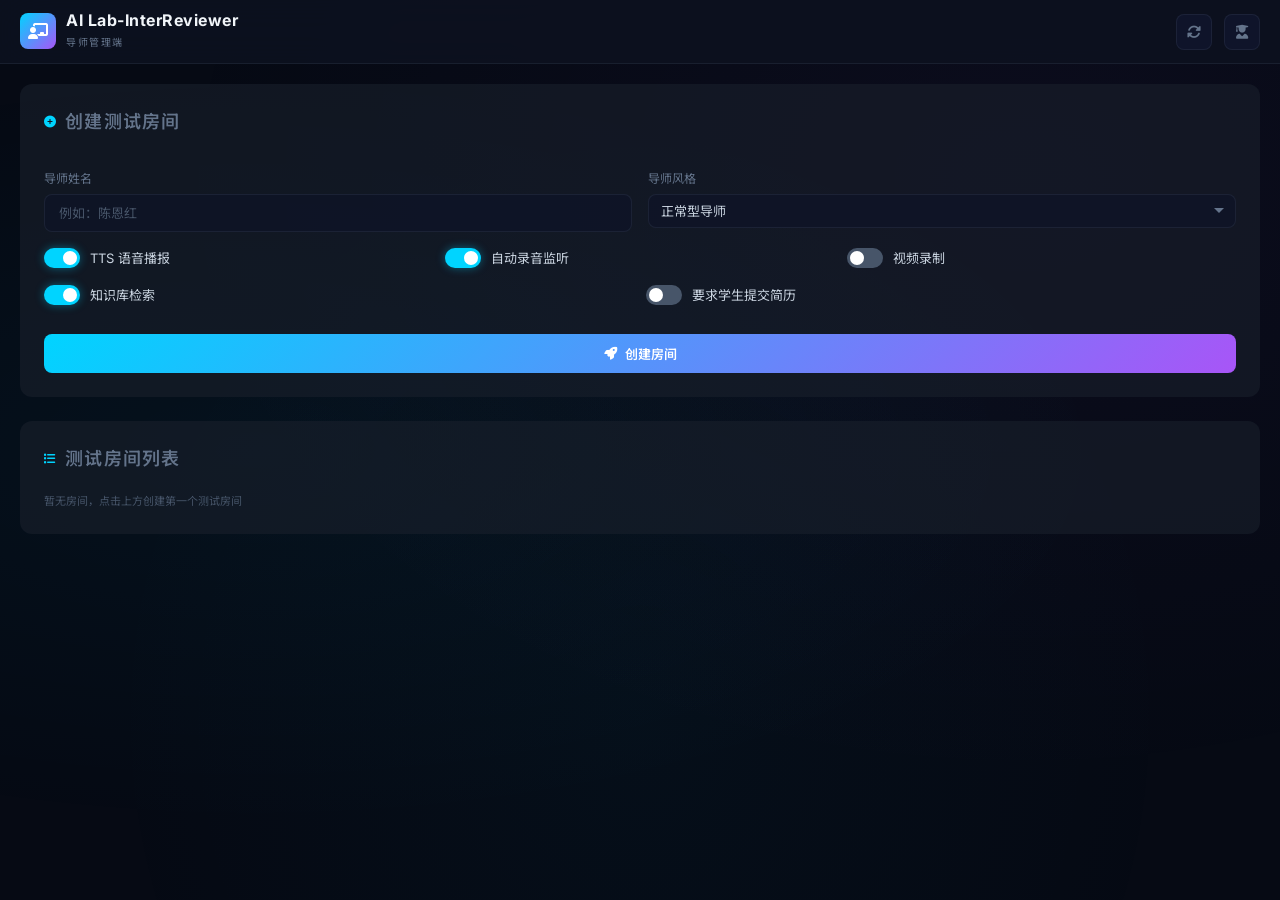
==== static/teacher.html @ 30b85ee8 "1.添加了导师端（/static/teacher)，学生端(/static/index)功能 2.导师端可创建房间，锁定自定义 3.学生端可加入房间，也可模拟 4.为不稳定初版 详细见DEPLOYME" ====
<!DOCTYPE html>
<html lang="zh-CN">
<head>
    <meta charset="UTF-8">
    <meta name="viewport" content="width=device-width, initial-scale=1.0">
    <title>AI Lab-InterReviewer - 导师端</title>
    <link href="https://fonts.googleapis.com/css2?family=Inter:wght@300;400;500;600;700;800&family=Noto+Sans+SC:wght@300;400;500;700&family=JetBrains+Mono:wght@400;500&display=swap" rel="stylesheet">
    <link rel="stylesheet" href="https://cdnjs.cloudflare.com/ajax/libs/font-awesome/6.4.0/css/all.min.css">
    <link rel="stylesheet" href="/static/css/style.css">
</head>
<body>
    <div class="command-center">
        <!-- 顶部导航栏 -->
        <header class="command-bar">
            <div class="command-bar-left">
                <div class="brand">
                    <div class="brand-icon">
                        <i class="fas fa-chalkboard-teacher"></i>
                    </div>
                    <div class="brand-text">
                        <h1>AI Lab-InterReviewer</h1>
                        <span class="brand-sub">导师管理端</span>
                    </div>
                </div>
            </div>
            <div class="command-bar-right">
                <button class="icon-btn" id="refresh-rooms-btn" title="刷新房间列表">
                    <i class="fas fa-sync-alt"></i>
                </button>
                <a href="/static/index.html" class="icon-btn" title="学生端">
                    <i class="fas fa-user-graduate"></i>
                </a>
            </div>
        </header>

        <!-- 主体区域 -->
        <div class="command-body" style="display: flex; flex-direction: column; padding: 20px;">

            <!-- 创建房间区域 -->
            <div class="panel-section" style="background: rgba(26, 32, 44, 0.6); padding: 24px; border-radius: 12px; margin-bottom: 24px;">
                <div class="panel-section-title" style="font-size: 18px; margin-bottom: 20px;">
                    <i class="fas fa-plus-circle"></i> 创建测试房间
                </div>

                <div style="display: grid; grid-template-columns: 1fr 1fr; gap: 16px; margin-bottom: 16px;">
                    <div>
                        <label class="field-label">导师姓名</label>
                        <input type="text" id="teacher-name" placeholder="例如：陈恩红" class="cyber-input">
                    </div>
                    <div>
                        <label class="field-label">导师风格</label>
                        <select id="prompt-choice" class="cyber-select">
                            <option value="温和型导师">温和型导师</option>
                            <option value="正常型导师（默认）" selected>正常型导师</option>
                            <option value="压力型导师">压力型导师</option>
                        </select>
                    </div>
                </div>

                <div style="display: grid; grid-template-columns: 1fr 1fr 1fr; gap: 12px; margin-bottom: 16px;">
                    <label class="cyber-toggle">
                        <input type="checkbox" id="enable-tts" checked>
                        <span class="toggle-slider"></span>
                        <span class="toggle-text">TTS 语音播报</span>
                    </label>
                    <label class="cyber-toggle">
                        <input type="checkbox" id="auto-vad" checked>
                        <span class="toggle-slider"></span>
                        <span class="toggle-text">自动录音监听</span>
                    </label>
                    <label class="cyber-toggle">
                        <input type="checkbox" id="enable-video">
                        <span class="toggle-slider"></span>
                        <span class="toggle-text">视频录制</span>
                    </label>
                </div>

                <div style="display: grid; grid-template-columns: 1fr 1fr; gap: 12px; margin-bottom: 16px;">
                    <label class="cyber-toggle">
                        <input type="checkbox" id="enable-rag" checked>
                        <span class="toggle-slider"></span>
                        <span class="toggle-text">知识库检索</span>
                    </label>
                    <label class="cyber-toggle">
                        <input type="checkbox" id="require-resume">
                        <span class="toggle-slider"></span>
                        <span class="toggle-text">要求学生提交简历</span>
                    </label>
                </div>

                <button class="cyber-btn cyber-btn-accent full-width" id="create-room-btn" style="margin-top: 12px;">
                    <i class="fas fa-rocket"></i> 创建房间
                </button>
            </div>

            <!-- 房间列表区域 -->
            <div class="panel-section" style="background: rgba(26, 32, 44, 0.6); padding: 24px; border-radius: 12px;">
                <div class="panel-section-title" style="font-size: 18px; margin-bottom: 20px;">
                    <i class="fas fa-list"></i> 测试房间列表
                </div>
                <div id="rooms-container">
                    <p class="hint-text">暂无房间，点击上方创建第一个测试房间</p>
                </div>
            </div>
        </div>
    </div>

    <!-- 加载覆盖层 -->
    <div class="loading-overlay" id="loading-overlay">
        <div class="loading-orb">
            <div class="spinner-ring"></div>
            <div class="spinner-ring spinner-ring-2"></div>
        </div>
        <p id="loading-text">正在处理...</p>
    </div>

    <script src="/static/js/teacher.js"></script>
</body>
</html>
---- static/css/style.css ----
/* =====================================================
    AI 导师系统 — Cybernetic Command Theme
    Design: Glassmorphism Dashboard on Deep Space
    ===================================================== */

/* ==================== CSS Variables ==================== */
:root {
    /* Deep Space Palette */
    --bg-deep: #060a14;
    --bg-space: #0a0e1a;
    --bg-panel: rgba(14, 18, 32, 0.85);
    --bg-card: rgba(20, 26, 48, 0.6);
    --bg-glass: rgba(20, 28, 58, 0.45);
    --bg-input: rgba(15, 20, 40, 0.7);

    /* Neon Accents */
    --neon-blue: #00d4ff;
    --neon-purple: #a855f7;
    --neon-cyan: #06b6d4;
    --neon-gradient: linear-gradient(135deg, #00d4ff 0%, #a855f7 100%);
    --neon-glow: 0 0 20px rgba(0, 212, 255, 0.3);

    /* Semantic */
    --success: #10b981;
    --warning: #f59e0b;
    --error: #ef4444;

    /* Text */
    --text-bright: #f1f5f9;
    --text-primary: #cbd5e1;
    --text-secondary: #64748b;
    --text-muted: #475569;

    /* Borders */
    --border-subtle: rgba(100, 116, 139, 0.15);
    --border-glow: rgba(0, 212, 255, 0.25);

    /* Shadows */
    --shadow-panel: 0 8px 32px rgba(0, 0, 0, 0.4);
    --shadow-card: 0 4px 16px rgba(0, 0, 0, 0.3);
    --shadow-glow-sm: 0 0 12px rgba(0, 212, 255, 0.15);
    --shadow-glow-md: 0 0 24px rgba(0, 212, 255, 0.2);

    /* Geometry */
    --radius-sm: 8px;
    --radius-md: 12px;
    --radius-lg: 16px;
    --radius-pill: 9999px;

    /* Typography */
    --font-sans: 'Inter', 'Noto Sans SC', -apple-system, BlinkMacSystemFont, sans-serif;
    --font-mono: 'JetBrains Mono', 'Consolas', 'Monaco', monospace;

    /* Layout */
    --bar-height: 64px;
    --panel-width: 280px;
    --ide-width: 420px;
    --drawer-width: 380px;
}

/* ==================== Reset & Base ==================== */
*, *::before, *::after {
    margin: 0;
    padding: 0;
    box-sizing: border-box;
}

html, body {
    height: 100%;
    overflow: hidden;
}

body {
    font-family: var(--font-sans);
    background: var(--bg-deep);
    color: var(--text-primary);
    font-size: 14px;
    line-height: 1.6;
    -webkit-font-smoothing: antialiased;
}

/* Animated space background */
body::before {
    content: '';
    position: fixed;
    inset: 0;
    background:
        radial-gradient(ellipse at 20% 50%, rgba(0, 212, 255, 0.04) 0%, transparent 60%),
        radial-gradient(ellipse at 80% 20%, rgba(168, 85, 247, 0.04) 0%, transparent 60%),
        radial-gradient(ellipse at 50% 80%, rgba(6, 182, 212, 0.03) 0%, transparent 60%);
    pointer-events: none;
    z-index: 0;
}

::selection {
    background: rgba(0, 212, 255, 0.3);
    color: var(--text-bright);
}

::-webkit-scrollbar {
    width: 6px;
}
::-webkit-scrollbar-track {
    background: transparent;
}
::-webkit-scrollbar-thumb {
    background: rgba(100, 116, 139, 0.3);
    border-radius: 3px;
}
::-webkit-scrollbar-thumb:hover {
    background: rgba(100, 116, 139, 0.5);
}

/* ==================== Layout Shell ==================== */
.command-center {
    display: flex;
    flex-direction: column;
    height: 100vh;
    position: relative;
    z-index: 1;
}

/* ==================== Top Command Bar ==================== */
.command-bar {
    height: var(--bar-height);
    display: flex;
    align-items: center;
    justify-content: space-between;
    padding: 0 20px;
    background: var(--bg-panel);
    backdrop-filter: blur(24px);
    border-bottom: 1px solid var(--border-subtle);
    z-index: 100;
    flex-shrink: 0;
}

.command-bar-left,
.command-bar-right {
    display: flex;
    align-items: center;
    gap: 12px;
    flex-shrink: 0;
}

.command-bar-center {
    flex: 1;
    display: flex;
    justify-content: center;
    padding: 0 24px;
    overflow: hidden;
}

/* Brand */
.brand {
    display: flex;
    align-items: center;
    gap: 10px;
}

.brand-icon {
    width: 36px;
    height: 36px;
    display: flex;
    align-items: center;
    justify-content: center;
    background: var(--neon-gradient);
    border-radius: var(--radius-sm);
    color: #fff;
    font-size: 16px;
}

.brand-text h1 {
    font-size: 16px;
    font-weight: 700;
    color: var(--text-bright);
    letter-spacing: 0.5px;
    line-height: 1.2;
}

.brand-sub {
    font-size: 10px;
    font-weight: 400;
    color: var(--text-secondary);
    text-transform: uppercase;
    letter-spacing: 1.5px;
}

/* Icon Button */
.icon-btn {
    width: 36px;
    height: 36px;
    display: flex;
    align-items: center;
    justify-content: center;
    border: 1px solid var(--border-subtle);
    border-radius: var(--radius-sm);
    background: var(--bg-glass);
    color: var(--text-secondary);
    cursor: pointer;
    transition: all 0.25s ease;
    font-size: 14px;
}

.icon-btn:hover {
    color: var(--neon-blue);
    border-color: var(--border-glow);
    box-shadow: var(--shadow-glow-sm);
}

.icon-btn.active {
    color: var(--neon-blue);
    border-color: var(--neon-blue);
    background: rgba(0, 212, 255, 0.1);
}

.icon-btn-ghost {
    border: none;
    background: none;
}

.icon-btn-ghost:hover {
    background: rgba(255, 255, 255, 0.05);
    box-shadow: none;
}

/* ==================== Phase Timeline ==================== */
.phase-timeline {
    display: flex;
    align-items: center;
    gap: 0;
}

.phase-node {
    display: flex;
    flex-direction: column;
    align-items: center;
    gap: 4px;
    cursor: default;
    position: relative;
}

.node-dot {
    width: 12px;
    height: 12px;
    border-radius: 50%;
    background: var(--bg-card);
    border: 2px solid var(--text-muted);
    transition: all 0.4s ease;
    position: relative;
}

.node-label {
    font-size: 10px;
    color: var(--text-muted);
    white-space: nowrap;
    transition: color 0.3s ease;
}

.phase-line {
    width: 28px;
    height: 2px;
    background: var(--text-muted);
    margin: 0 2px;
    margin-bottom: 18px;
    transition: background 0.4s ease;
    border-radius: 1px;
}

/* Phase states */
.phase-node.completed .node-dot {
    background: var(--neon-blue);
    border-color: var(--neon-blue);
    box-shadow: 0 0 8px rgba(0, 212, 255, 0.5);
}

.phase-node.completed .node-label {
    color: var(--neon-blue);
}

.phase-node.completed + .phase-line {
    background: var(--neon-blue);
    box-shadow: 0 0 6px rgba(0, 212, 255, 0.3);
}

.phase-node.active .node-dot {
    background: var(--neon-purple);
    border-color: var(--neon-purple);
    box-shadow: 0 0 12px rgba(168, 85, 247, 0.6);
    animation: phase-pulse 2s ease-in-out infinite;
}

.phase-node.active .node-label {
    color: var(--neon-purple);
    font-weight: 600;
}

@keyframes phase-pulse {
    0%, 100% { box-shadow: 0 0 8px rgba(168, 85, 247, 0.4); }
    50% { box-shadow: 0 0 18px rgba(168, 85, 247, 0.7); }
}

/* ==================== Main Body ==================== */
.command-body {
    flex: 1;
    display: flex;
    overflow: hidden;
    position: relative;
}

/* ==================== Control Panel (Sidebar) ==================== */
.control-panel {
    width: var(--panel-width);
    background: var(--bg-panel);
    backdrop-filter: blur(24px);
    border-right: 1px solid var(--border-subtle);
    display: flex;
    flex-direction: column;
    overflow-y: auto;
    z-index: 50;
    flex-shrink: 0;
    transition: transform 0.3s cubic-bezier(0.4, 0, 0.2, 1), width 0.3s ease;
}

.control-panel.hidden {
    transform: translateX(-100%);
    width: 0;
    border: none;
    overflow: hidden;
}

.panel-section {
    padding: 16px 18px;
}

.panel-section-title {
    font-size: 11px;
    font-weight: 600;
    text-transform: uppercase;
    letter-spacing: 1.2px;
    color: var(--text-secondary);
    margin-bottom: 12px;
    display: flex;
    align-items: center;
    gap: 8px;
}

.panel-section-title i {
    color: var(--neon-blue);
    font-size: 12px;
}

.panel-divider {
    height: 1px;
    background: var(--border-subtle);
    margin: 0 18px;
}

.panel-footer {
    padding: 16px 18px;
    margin-top: auto;
}

/* Cyber Select */
.cyber-select {
    width: 100%;
    padding: 8px 12px;
    background: var(--bg-input);
    border: 1px solid var(--border-subtle);
    border-radius: var(--radius-sm);
    color: var(--text-primary);
    font-size: 13px;
    font-family: var(--font-sans);
    cursor: pointer;
    transition: border-color 0.2s;
    appearance: none;
    background-image: url("data:image/svg+xml,%3Csvg xmlns='http://www.w3.org/2000/svg' width='12' height='12' viewBox='0 0 12 12'%3E%3Cpath fill='%2364748b' d='M6 8L1 3h10z'/%3E%3C/svg%3E");
    background-repeat: no-repeat;
    background-position: right 10px center;
}

.cyber-select:focus {
    outline: none;
    border-color: var(--neon-blue);
    box-shadow: 0 0 0 2px rgba(0, 212, 255, 0.1);
}

.cyber-select-sm {
    padding: 6px 10px;
    font-size: 12px;
}

/* Collapsible */
.collapsible-trigger {
    display: flex;
    justify-content: space-between;
    align-items: center;
    padding: 8px 0;
    cursor: pointer;
    font-size: 12px;
    color: var(--text-secondary);
    margin-top: 8px;
}

.collapsible-trigger:hover {
    color: var(--text-primary);
}

.arrow-icon {
    font-size: 10px;
    transition: transform 0.25s ease;
}

.collapsible-trigger.active .arrow-icon {
    transform: rotate(180deg);
}

.collapsible-body {
    max-height: 0;
    overflow: hidden;
    transition: max-height 0.3s ease;
}

.collapsible-body.show {
    max-height: 300px;
}

.collapsible-body textarea {
    width: 100%;
    padding: 8px 12px;
    background: var(--bg-input);
    border: 1px solid var(--border-subtle);
    border-radius: var(--radius-sm);
    color: var(--text-primary);
    font-size: 12px;
    font-family: var(--font-sans);
    resize: vertical;
    margin-top: 8px;
}

.collapsible-body textarea:focus {
    outline: none;
    border-color: var(--neon-blue);
}

/* Cyber Toggle */
.cyber-toggle {
    display: flex;
    align-items: center;
    gap: 10px;
    cursor: pointer;
    font-size: 13px;
    user-select: none;
}

.cyber-toggle input {
    display: none;
}

.toggle-slider {
    width: 36px;
    height: 20px;
    background: var(--text-muted);
    border-radius: 10px;
    position: relative;
    transition: background 0.3s ease;
    flex-shrink: 0;
}

.toggle-slider::after {
    content: '';
    position: absolute;
    top: 3px;
    left: 3px;
    width: 14px;
    height: 14px;
    background: #fff;
    border-radius: 50%;
    transition: transform 0.3s ease;
}

.cyber-toggle input:checked + .toggle-slider {
    background: var(--neon-blue);
    box-shadow: 0 0 10px rgba(0, 212, 255, 0.4);
}

.cyber-toggle input:checked + .toggle-slider::after {
    transform: translateX(16px);
}

.toggle-text {
    color: var(--text-primary);
}

/* Field label */
.field-label {
    display: block;
    font-size: 12px;
    color: var(--text-secondary);
    margin: 12px 0 6px;
}

/* Range slider */
.cyber-range {
    width: 100%;
    -webkit-appearance: none;
    appearance: none;
    height: 4px;
    background: var(--text-muted);
    border-radius: 2px;
    outline: none;
    margin-top: 4px;
}

.cyber-range::-webkit-slider-thumb {
    -webkit-appearance: none;
    width: 16px;
    height: 16px;
    border-radius: 50%;
    background: var(--neon-blue);
    cursor: pointer;
    box-shadow: 0 0 8px rgba(0, 212, 255, 0.5);
}

.rag-settings {
    margin-top: 8px;
}

/* Hint text */
.hint-text {
    font-size: 11px;
    color: var(--text-muted);
    line-height: 1.5;
}

/* Resume */
.resume-file-row {
    display: flex;
    align-items: center;
    gap: 8px;
    padding: 8px 12px;
    background: rgba(16, 185, 129, 0.1);
    border: 1px solid rgba(16, 185, 129, 0.3);
    border-radius: var(--radius-sm);
    margin-bottom: 8px;
}

.file-icon {
    color: var(--error);
    font-size: 16px;
}

.file-name-text {
    font-size: 12px;
    color: var(--text-primary);
    overflow: hidden;
    text-overflow: ellipsis;
    white-space: nowrap;
}

.progress-track {
    width: 100%;
    height: 4px;
    background: rgba(100, 116, 139, 0.2);
    border-radius: 2px;
    overflow: hidden;
    margin-top: 8px;
}

.progress-glow {
    height: 100%;
    width: 0%;
    background: var(--neon-gradient);
    border-radius: 2px;
    transition: width 0.4s ease;
    box-shadow: 0 0 8px rgba(0, 212, 255, 0.4);
}

/* ==================== Cyber Buttons ==================== */
.cyber-btn {
    display: inline-flex;
    align-items: center;
    justify-content: center;
    gap: 8px;
    padding: 10px 18px;
    border: 1px solid var(--border-subtle);
    border-radius: var(--radius-sm);
    background: var(--bg-glass);
    color: var(--text-primary);
    font-size: 13px;
    font-weight: 500;
    font-family: var(--font-sans);
    cursor: pointer;
    transition: all 0.25s ease;
    white-space: nowrap;
}

.cyber-btn:hover {
    border-color: var(--border-glow);
    box-shadow: var(--shadow-glow-sm);
    color: var(--text-bright);
}

.cyber-btn-accent {
    background: var(--neon-gradient);
    border: none;
    color: #fff;
    font-weight: 600;
}

.cyber-btn-accent:hover {
    box-shadow: var(--shadow-glow-md);
    opacity: 0.9;
}

.cyber-btn-success {
    background: linear-gradient(135deg, var(--success) 0%, #059669 100%);
    border: none;
    color: #fff;
}

.cyber-btn-success:hover {
    box-shadow: 0 0 16px rgba(16, 185, 129, 0.4);
}

.cyber-btn-danger {
    background: linear-gradient(135deg, var(--error) 0%, #dc2626 100%);
    border: none;
    color: #fff;
}

.cyber-btn-ghost {
    background: transparent;
    border: 1px solid var(--border-subtle);
}

.cyber-btn-ghost:hover {
    background: rgba(255, 255, 255, 0.03);
}

.cyber-btn-sm {
    padding: 6px 12px;
    font-size: 12px;
}

/* Immersive mode switch button */
.cyber-btn-immersive {
    background: linear-gradient(135deg, var(--neon-purple) 0%, #c084fc 100%);
    border: none;
    color: #fff;
    font-weight: 600;
}

.cyber-btn-immersive:hover {
    box-shadow: 0 0 20px rgba(168, 85, 247, 0.5);
    opacity: 0.95;
}

.full-width {
    width: 100%;
}

/* ==================== Main Stage (Chat) ==================== */
.main-stage {
    flex: 1;
    display: flex;
    flex-direction: column;
    min-width: 0;
    position: relative;
}

.chat-viewport {
    flex: 1;
    overflow-y: auto;
    padding: 24px 32px;
    display: flex;
    flex-direction: column;
    gap: 16px;
}

/* Empty state */
.empty-state {
    flex: 1;
    display: flex;
    flex-direction: column;
    align-items: center;
    justify-content: center;
    gap: 16px;
    color: var(--text-muted);
}

.empty-state-icon {
    width: 80px;
    height: 80px;
    display: flex;
    align-items: center;
    justify-content: center;
    border-radius: 50%;
    background: var(--bg-card);
    border: 1px solid var(--border-subtle);
    font-size: 32px;
    color: var(--neon-blue);
    animation: float 3s ease-in-out infinite;
}

@keyframes float {
    0%, 100% { transform: translateY(0); }
    50% { transform: translateY(-8px); }
}

.empty-state h3 {
    font-size: 18px;
    font-weight: 600;
    color: var(--text-secondary);
}

.empty-state p {
    font-size: 13px;
}

.empty-state-mini {
    display: flex;
    flex-direction: column;
    align-items: center;
    gap: 12px;
    padding: 40px 20px;
    color: var(--text-muted);
    font-size: 13px;
}

.empty-state-mini i {
    font-size: 24px;
    opacity: 0.5;
}

/* Chat Messages */
.chat-message {
    max-width: 75%;
    padding: 14px 18px;
    border-radius: var(--radius-md);
    line-height: 1.7;
    word-wrap: break-word;
    animation: msg-in 0.3s ease-out;
    position: relative;
}

@keyframes msg-in {
    from { opacity: 0; transform: translateY(10px); }
    to { opacity: 1; transform: translateY(0); }
}

.chat-message.user {
    align-self: flex-end;
    background: var(--neon-gradient);
    color: #fff;
    border-bottom-right-radius: 4px;
    box-shadow: 0 4px 20px rgba(0, 212, 255, 0.2);
}

.chat-message.assistant {
    align-self: flex-start;
    background: var(--bg-card);
    backdrop-filter: blur(12px);
    border: 1px solid var(--border-subtle);
    color: var(--text-primary);
    border-bottom-left-radius: 4px;
    box-shadow: var(--shadow-card);
}

.chat-message p {
    margin: 0;
    font-size: 14px;
}

/* ==================== Markdown Body (chat + report) ==================== */
.md-body {
    font-size: 14px;
    line-height: 1.8;
    word-wrap: break-word;
    overflow-wrap: break-word;
}

.md-body > *:first-child { margin-top: 0; }
.md-body > *:last-child  { margin-bottom: 0; }

/* Headings */
.md-body h1, .md-body h2, .md-body h3,
.md-body h4, .md-body h5, .md-body h6 {
    color: var(--text-bright);
    font-weight: 600;
    margin: 16px 0 8px;
    line-height: 1.4;
}
.md-body h1 { font-size: 1.4em; border-bottom: 1px solid var(--border-subtle); padding-bottom: 6px; }
.md-body h2 { font-size: 1.25em; }
.md-body h3 { font-size: 1.1em; }
.md-body h4, .md-body h5, .md-body h6 { font-size: 1em; }

/* Paragraphs */
.md-body p {
    margin: 8px 0;
    font-size: 14px;
}

/* Lists */
.md-body ul, .md-body ol {
    margin: 8px 0;
    padding-left: 24px;
}
.md-body li {
    margin: 4px 0;
}
.md-body li > p {
    margin: 4px 0;
}

/* Inline code */
.md-body code:not(pre code) {
    background: rgba(0, 212, 255, 0.08);
    color: var(--neon-blue);
    padding: 2px 6px;
    border-radius: 4px;
    font-family: var(--font-mono);
    font-size: 0.9em;
    border: 1px solid rgba(0, 212, 255, 0.15);
}

/* Code blocks */
.md-body pre {
    background: rgba(6, 10, 20, 0.85);
    border: 1px solid var(--border-subtle);
    border-radius: var(--radius-sm);
    padding: 14px 16px;
    margin: 12px 0;
    overflow-x: auto;
    position: relative;
}
.md-body pre code {
    background: none;
    border: none;
    padding: 0;
    color: var(--text-primary);
    font-family: var(--font-mono);
    font-size: 13px;
    line-height: 1.6;
}

/* Copy button for code blocks */
.code-copy-btn {
    position: absolute;
    top: 8px;
    right: 8px;
    background: rgba(100, 116, 139, 0.25);
    border: 1px solid var(--border-subtle);
    color: var(--text-secondary);
    width: 30px;
    height: 30px;
    border-radius: 6px;
    cursor: pointer;
    display: flex;
    align-items: center;
    justify-content: center;
    font-size: 12px;
    opacity: 0;
    transition: opacity 0.2s, background 0.2s, color 0.2s;
}
.md-body pre:hover .code-copy-btn {
    opacity: 1;
}
.code-copy-btn:hover {
    background: rgba(0, 212, 255, 0.15);
    color: var(--neon-blue);
}
.code-copy-btn.copied {
    color: var(--success);
}

/* Blockquote */
.md-body blockquote {
    border-left: 3px solid var(--neon-purple);
    margin: 12px 0;
    padding: 8px 16px;
    background: rgba(168, 85, 247, 0.06);
    color: var(--text-secondary);
    border-radius: 0 var(--radius-sm) var(--radius-sm) 0;
}
.md-body blockquote p {
    margin: 4px 0;
}

/* Tables */
.md-body table {
    width: 100%;
    border-collapse: collapse;
    margin: 12px 0;
    font-size: 13px;
}
.md-body th, .md-body td {
    border: 1px solid var(--border-subtle);
    padding: 8px 12px;
    text-align: left;
}
.md-body th {
    background: rgba(0, 212, 255, 0.08);
    color: var(--text-bright);
    font-weight: 600;
}
.md-body tr:nth-child(even) {
    background: rgba(20, 26, 48, 0.3);
}

/* Horizontal rule */
.md-body hr {
    border: none;
    border-top: 1px solid var(--border-subtle);
    margin: 16px 0;
}

/* Links */
.md-body a {
    color: var(--neon-blue);
    text-decoration: none;
    border-bottom: 1px solid transparent;
    transition: border-color 0.2s;
}
.md-body a:hover {
    border-bottom-color: var(--neon-blue);
}

/* Strong & Emphasis */
.md-body strong {
    color: var(--text-bright);
    font-weight: 600;
}
.md-body em {
    color: var(--text-primary);
    font-style: italic;
}

/* Images */
.md-body img {
    max-width: 100%;
    border-radius: var(--radius-sm);
    margin: 8px 0;
}

/* Report area — apply md-body overrides */
.report-content .md-body {
    white-space: normal;
}

/* User messages keep plain text (no markdown) */
.chat-message.user .md-body {
    /* should not exist, but safety fallback */
    color: #fff;
}

/* ==================== TTS Float ==================== */
.tts-float {
    position: absolute;
    top: 12px;
    right: 16px;
    z-index: 10;
}

.tts-float-inner {
    background: var(--bg-panel);
    backdrop-filter: blur(20px);
    border: 1px solid var(--border-subtle);
    border-radius: var(--radius-md);
    padding: 10px 16px;
    display: flex;
    flex-direction: column;
    gap: 8px;
    box-shadow: var(--shadow-panel);
    min-width: 240px;
}

.tts-info {
    display: flex;
    align-items: center;
    gap: 8px;
    font-size: 12px;
    color: var(--text-secondary);
}

.tts-info i {
    color: var(--neon-purple);
}

.tts-controls-bar {
    display: flex;
    align-items: center;
    gap: 6px;
}

.tts-ctrl-btn {
    width: 28px;
    height: 28px;
    display: flex;
    align-items: center;
    justify-content: center;
    border: none;
    border-radius: 50%;
    cursor: pointer;
    font-size: 11px;
    transition: all 0.2s;
}

.tts-ctrl-btn:nth-child(1) {
    background: var(--success);
    color: #fff;
}
.tts-ctrl-btn:nth-child(2) {
    background: var(--warning);
    color: #fff;
}
.tts-ctrl-btn:nth-child(3) {
    background: var(--error);
    color: #fff;
}

.tts-ctrl-btn:hover {
    transform: scale(1.1);
}

.tts-progress-track {
    flex: 1;
    height: 4px;
    background: rgba(255, 255, 255, 0.1);
    border-radius: 2px;
    overflow: hidden;
    margin-left: 4px;
}

.tts-progress-bar {
    height: 100%;
    width: 0%;
    background: var(--neon-gradient);
    transition: width 0.3s;
}

/* ==================== Input Dock ==================== */
.input-dock {
    padding: 16px 32px 20px;
    display: flex;
    align-items: center;
    gap: 14px;
    background: linear-gradient(to top, var(--bg-space) 0%, transparent 100%);
    flex-shrink: 0;
}

/* Record Orb */
.record-orb {
    width: 52px;
    height: 52px;
    border-radius: 50%;
    border: 2px solid var(--neon-blue);
    background: rgba(0, 212, 255, 0.08);
    color: var(--neon-blue);
    font-size: 20px;
    display: flex;
    align-items: center;
    justify-content: center;
    cursor: pointer;
    position: relative;
    transition: all 0.3s ease;
    flex-shrink: 0;
}

.record-orb:hover {
    background: rgba(0, 212, 255, 0.15);
    box-shadow: var(--shadow-glow-md);
}

.orb-ring {
    position: absolute;
    inset: -6px;
    border-radius: 50%;
    border: 1px solid rgba(0, 212, 255, 0.2);
    opacity: 0;
    transition: opacity 0.3s;
}

.orb-ring-2 {
    inset: -12px;
    border-color: rgba(0, 212, 255, 0.1);
}

.record-orb.recording {
    border-color: var(--error);
    background: rgba(239, 68, 68, 0.15);
    color: var(--error);
    animation: recording-pulse 1.5s ease-in-out infinite;
}

.record-orb.recording .orb-ring {
    opacity: 1;
    border-color: rgba(239, 68, 68, 0.3);
    animation: ring-expand 1.5s ease-in-out infinite;
}

.record-orb.recording .orb-ring-2 {
    border-color: rgba(239, 68, 68, 0.15);
    animation: ring-expand 1.5s ease-in-out infinite 0.2s;
}

@keyframes recording-pulse {
    0%, 100% { box-shadow: 0 0 10px rgba(239, 68, 68, 0.3); }
    50% { box-shadow: 0 0 25px rgba(239, 68, 68, 0.5); }
}

@keyframes ring-expand {
    0%, 100% { transform: scale(1); opacity: 1; }
    50% { transform: scale(1.1); opacity: 0.5; }
}

.recording-badge {
    display: none;
    align-items: center;
    gap: 6px;
    font-size: 12px;
    color: var(--error);
    font-weight: 500;
}

.recording-badge.show {
    display: flex;
}

.vad-status-badge {
    display: inline-flex;
    align-items: center;
    padding: 6px 10px;
    border-radius: var(--radius-pill);
    border: 1px solid var(--border-subtle);
    background: var(--bg-glass);
    color: var(--text-secondary);
    font-size: 12px;
    line-height: 1;
    white-space: nowrap;
}

.vad-status-badge.listening {
    border-color: rgba(0, 212, 255, 0.4);
    color: var(--neon-blue);
}

.vad-status-badge.speaking {
    border-color: rgba(16, 185, 129, 0.5);
    color: var(--success);
}

.vad-status-badge.processing {
    border-color: rgba(245, 158, 11, 0.5);
    color: var(--warning);
}

.vad-status-badge.tts-playing {
    border-color: rgba(168, 85, 247, 0.5);
    color: var(--neon-purple);
}

.vad-status-badge.error {
    border-color: rgba(239, 68, 68, 0.5);
    color: var(--error);
}

.record-orb.listening {
    border-color: var(--neon-blue);
    background: rgba(0, 212, 255, 0.16);
    box-shadow: 0 0 16px rgba(0, 212, 255, 0.35);
}

.record-orb.speaking {
    border-color: var(--success);
    color: var(--success);
    background: rgba(16, 185, 129, 0.16);
    box-shadow: 0 0 18px rgba(16, 185, 129, 0.35);
}

.record-orb.processing {
    border-color: var(--warning);
    color: var(--warning);
    background: rgba(245, 158, 11, 0.16);
    box-shadow: 0 0 18px rgba(245, 158, 11, 0.35);
}

.record-orb.tts-playing {
    border-color: var(--neon-purple);
    color: var(--neon-purple);
    background: rgba(168, 85, 247, 0.16);
    box-shadow: 0 0 18px rgba(168, 85, 247, 0.35);
    animation: recordOrbTTSPulse 2s ease-in-out infinite;
}

@keyframes recordOrbTTSPulse {
    0%, 100% { box-shadow: 0 0 18px rgba(168, 85, 247, 0.35); }
    50% { box-shadow: 0 0 28px rgba(168, 85, 247, 0.5); }
}

.rec-pulse {
    width: 8px;
    height: 8px;
    background: var(--error);
    border-radius: 50%;
    animation: pulse-dot 1s infinite;
}

@keyframes pulse-dot {
    0%, 100% { opacity: 1; }
    50% { opacity: 0.3; }
}

/* ==================== Video Preview ==================== */
.video-preview-container {
    position: relative;
    margin: 0 32px 12px;
    border-radius: var(--radius-md);
    border: 1px solid var(--border-glow);
    background: var(--bg-card);
    overflow: hidden;
    flex-shrink: 0;
}

.video-preview-header {
    display: flex;
    justify-content: space-between;
    align-items: center;
    padding: 8px 12px;
    font-size: 12px;
    color: var(--text-secondary);
    border-bottom: 1px solid var(--border-subtle);
}

.video-controls {
    display: flex;
    align-items: center;
    gap: 8px;
}

.video-rec-status {
    display: inline-flex;
    align-items: center;
    gap: 4px;
    font-size: 11px;
    color: var(--error);
    font-weight: 600;
}

.video-rec-status.active::before {
    content: '';
    width: 6px;
    height: 6px;
    border-radius: 50%;
    background: var(--error);
    animation: video-rec-pulse 1s ease-in-out infinite;
}

@keyframes video-rec-pulse {
    0%, 100% { opacity: 1; }
    50% { opacity: 0.3; }
}

#video-preview,
#immersive-video-preview {
    width: 100%;
    max-height: 180px;
    object-fit: cover;
    display: block;
    background: #000;
    border-radius: 0 0 var(--radius-md) var(--radius-md);
}

.video-toggle-btn.active i {
    color: var(--neon-blue);
}

/* 沉浸式模式视频预览 */
.immersive-video-preview {
    position: relative;
    width: 200px;
    height: 150px;
    border-radius: var(--radius-md);
    overflow: hidden;
    border: 1px solid var(--border-glow);
    margin-bottom: 20px;
    background: #000;
}

.immersive-video-preview video {
    width: 100%;
    height: 100%;
    object-fit: cover;
}

.video-rec-dot {
    position: absolute;
    top: 8px;
    right: 8px;
    width: 10px;
    height: 10px;
    border-radius: 50%;
    background: var(--error);
    display: none;
    box-shadow: 0 0 6px rgba(239, 68, 68, 0.6);
}

.video-rec-dot.active {
    display: block;
    animation: video-rec-pulse 1s ease-in-out infinite;
}

/* Input Form */
.input-form {
    flex: 1;
    display: flex;
    align-items: center;
    gap: 10px;
    background: var(--bg-input);
    border: 1px solid var(--border-subtle);
    border-radius: var(--radius-pill);
    padding: 4px 6px 4px 20px;
    transition: border-color 0.25s, box-shadow 0.25s;
}

.input-form:focus-within {
    border-color: var(--border-glow);
    box-shadow: 0 0 0 3px rgba(0, 212, 255, 0.08);
}

.input-form input {
    flex: 1;
    border: none;
    background: none;
    color: var(--text-bright);
    font-size: 14px;
    font-family: var(--font-sans);
    outline: none;
    padding: 10px 0;
}

.input-form input::placeholder {
    color: var(--text-muted);
}

.send-btn {
    width: 40px;
    height: 40px;
    border-radius: 50%;
    border: none;
    background: var(--neon-gradient);
    color: #fff;
    font-size: 14px;
    display: flex;
    align-items: center;
    justify-content: center;
    cursor: pointer;
    transition: all 0.25s;
    flex-shrink: 0;
}

.send-btn:hover {
    box-shadow: var(--shadow-glow-md);
    transform: scale(1.05);
}

/* ==================== IDE Panel ==================== */
.ide-panel {
    width: var(--ide-width);
    background: #0d1117;
    border-left: 1px solid var(--border-subtle);
    display: flex;
    flex-direction: column;
    flex-shrink: 0;
    transform: translateX(100%);
    position: absolute;
    right: 0;
    top: 0;
    bottom: 0;
    z-index: 60;
    transition: transform 0.35s cubic-bezier(0.4, 0, 0.2, 1);
    box-shadow: -8px 0 32px rgba(0, 0, 0, 0.4);
}

.ide-panel.show {
    transform: translateX(0);
}

.ide-header {
    display: flex;
    justify-content: space-between;
    align-items: center;
    padding: 14px 16px;
    background: #161b22;
    border-bottom: 1px solid rgba(100, 116, 139, 0.15);
}

.ide-title {
    color: var(--text-bright);
    font-size: 14px;
    font-weight: 600;
    display: flex;
    align-items: center;
    gap: 8px;
}

.ide-title i {
    color: var(--neon-blue);
}

.ide-body {
    flex: 1;
    padding: 12px;
    display: flex;
    flex-direction: column;
    overflow: hidden;
}

/* IDE 题目显示区域 */
.ide-problem-section {
    background: linear-gradient(135deg, rgba(0, 212, 255, 0.08) 0%, rgba(168, 85, 247, 0.08) 100%);
    border: 1px solid rgba(0, 212, 255, 0.2);
    border-radius: var(--radius-md);
    margin-bottom: 12px;
    overflow: hidden;
    transition: all 0.3s ease;
}

.ide-problem-section.collapsed .ide-problem-content {
    max-height: 0;
    padding: 0 12px;
    opacity: 0;
}

.ide-problem-section.collapsed .ide-problem-toggle i {
    transform: rotate(180deg);
}

.ide-problem-header {
    display: flex;
    align-items: center;
    justify-content: space-between;
    padding: 10px 12px;
    background: rgba(0, 212, 255, 0.05);
    border-bottom: 1px solid rgba(0, 212, 255, 0.1);
    cursor: pointer;
}

.ide-problem-title {
    display: flex;
    align-items: center;
    gap: 8px;
    font-size: 13px;
    font-weight: 600;
    color: var(--neon-cyan);
}

.ide-problem-title i {
    font-size: 14px;
}

.ide-problem-toggle i {
    transition: transform 0.3s ease;
    color: var(--text-tertiary);
}

.ide-problem-content {
    max-height: 200px;
    overflow-y: auto;
    padding: 12px;
    font-size: 13px;
    line-height: 1.6;
    color: var(--text-primary);
    transition: all 0.3s ease;
    opacity: 1;
}

.ide-problem-content::-webkit-scrollbar {
    width: 6px;
}

.ide-problem-content::-webkit-scrollbar-track {
    background: transparent;
}

.ide-problem-content::-webkit-scrollbar-thumb {
    background: rgba(0, 212, 255, 0.3);
    border-radius: 3px;
}

.ide-problem-placeholder {
    display: flex;
    align-items: center;
    justify-content: center;
    gap: 8px;
    padding: 20px;
    color: var(--text-tertiary);
    font-style: italic;
}

.ide-problem-placeholder i {
    animation: pulse 2s ease-in-out infinite;
}

.ide-problem-content .md-body {
    font-size: 13px;
}

.ide-problem-content .md-body h1,
.ide-problem-content .md-body h2,
.ide-problem-content .md-body h3 {
    font-size: 14px;
    margin: 8px 0 6px;
    color: var(--neon-cyan);
}

.ide-problem-content .md-body p {
    margin: 6px 0;
}

.ide-problem-content .md-body code {
    background: rgba(0, 0, 0, 0.3);
    padding: 2px 6px;
    border-radius: 3px;
    font-size: 12px;
}

.ide-problem-content .md-body pre {
    background: rgba(0, 0, 0, 0.4);
    padding: 10px;
    border-radius: var(--radius-sm);
    overflow-x: auto;
    margin: 8px 0;
}

.ide-problem-content .md-body pre code {
    background: transparent;
    padding: 0;
}

.ide-problem-content .md-body ul,
.ide-problem-content .md-body ol {
    margin: 6px 0;
    padding-left: 20px;
}

.ide-problem-content .md-body li {
    margin: 4px 0;
}

.ide-toolbar {
    display: flex;
    align-items: center;
    justify-content: space-between;
    gap: 8px;
    padding: 8px 10px;
    background: #161b22;
    border-radius: var(--radius-sm);
    margin-bottom: 10px;
    font-size: 12px;
    color: var(--text-secondary);
}

.ide-toolbar-left {
    display: flex;
    align-items: center;
    gap: 8px;
}

.ide-toolbar-right {
    display: flex;
    align-items: center;
    gap: 6px;
}

/* CodeMirror 容器 */
.code-editor-container {
    flex: 1;
    height: 240px;
    min-height: 180px;
    max-height: 280px;
    border: 1px solid rgba(100, 116, 139, 0.15);
    border-radius: var(--radius-sm);
    overflow: hidden;
}

.code-editor-container .CodeMirror {
    height: 240px;
    font-family: var(--font-mono);
    font-size: 13px;
    line-height: 1.5;
    background: #0d1117;
}

.code-editor-container .CodeMirror-gutters {
    background: #161b22;
    border-right: 1px solid rgba(100, 116, 139, 0.15);
}

.code-editor-container .CodeMirror-linenumber {
    color: #484f58;
}

.code-editor-container .CodeMirror-foldgutter {
    width: 12px;
}

.code-editor-container .CodeMirror-cursor {
    border-left: 2px solid var(--neon-blue);
}

.code-editor-container .CodeMirror-selected {
    background: rgba(0, 212, 255, 0.15) !important;
}

.code-editor-container .CodeMirror-matchingbracket {
    color: var(--neon-cyan) !important;
    border-bottom: 1px solid var(--neon-cyan);
}

/* I/O 区域 */
.io-section {
    margin-top: 10px;
    background: #161b22;
    border-radius: var(--radius-sm);
    overflow: hidden;
}

.io-tabs {
    display: flex;
    border-bottom: 1px solid rgba(100, 116, 139, 0.15);
}

.io-tab {
    flex: 1;
    padding: 8px 12px;
    background: transparent;
    border: none;
    color: var(--text-muted);
    font-size: 12px;
    font-weight: 500;
    cursor: pointer;
    transition: all 0.2s;
    display: flex;
    align-items: center;
    justify-content: center;
    gap: 6px;
}

.io-tab:hover {
    color: var(--text-secondary);
    background: rgba(255, 255, 255, 0.03);
}

.io-tab.active {
    color: var(--neon-blue);
    background: rgba(0, 212, 255, 0.08);
    border-bottom: 2px solid var(--neon-blue);
}

.io-content {
    position: relative;
    min-height: 100px;
    max-height: 120px;
}

.io-panel {
    display: none;
    height: 100%;
}

.io-panel.active {
    display: block;
}

.code-output {
    margin: 0;
    padding: 10px 12px;
    background: #0d1117;
    color: #c9d1d9;
    font-family: var(--font-mono);
    font-size: 12px;
    line-height: 1.5;
    white-space: pre-wrap;
    word-break: break-all;
    overflow-y: auto;
    height: 100%;
    max-height: 120px;
}

.code-output.running {
    color: var(--neon-cyan);
}

.code-output.success {
    color: var(--success);
}

.code-output.error {
    color: var(--error);
}

.code-input {
    width: 100%;
    height: 100%;
    min-height: 100px;
    max-height: 120px;
    padding: 10px 12px;
    background: #0d1117;
    color: #c9d1d9;
    border: none;
    font-family: var(--font-mono);
    font-size: 12px;
    line-height: 1.5;
    resize: none;
    outline: none;
}

.code-input::placeholder {
    color: #484f58;
}

/* 旧的代码编辑器样式（保留兼容） */
.code-editor-wrapper {
    flex: 1;
    display: flex;
    background: #0d1117;
    border: 1px solid rgba(100, 116, 139, 0.15);
    border-radius: var(--radius-sm);
    overflow: hidden;
    min-height: 200px;
}

.line-numbers {
    width: 40px;
    padding: 12px 8px;
    background: #161b22;
    color: #484f58;
    font-family: var(--font-mono);
    font-size: 13px;
    line-height: 1.6;
    text-align: right;
    user-select: none;
    border-right: 1px solid rgba(100, 116, 139, 0.15);
    overflow: hidden;
}

#code-editor {
    flex: 1;
    padding: 12px 14px;
    background: #0d1117;
    color: #c9d1d9;
    border: none;
    font-family: var(--font-mono);
    font-size: 13px;
    line-height: 1.6;
    resize: none;
    outline: none;
    overflow: auto;
}

#code-editor::placeholder {
    color: #484f58;
}

.ide-actions {
    display: flex;
    gap: 8px;
    margin-top: 10px;
}

.ide-actions .cyber-btn {
    flex: 1;
    padding: 10px;
}

.code-history {
    margin-top: 10px;
    padding: 10px;
    background: #161b22;
    border-radius: var(--radius-sm);
    max-height: 100px;
    overflow-y: auto;
}

.code-history h4 {
    color: var(--text-secondary);
    font-size: 12px;
    margin-bottom: 8px;
    display: flex;
    align-items: center;
    gap: 6px;
}

.history-list {
    font-size: 12px;
    color: var(--text-muted);
}

.history-item {
    padding: 6px 10px;
    background: rgba(255, 255, 255, 0.03);
    border-radius: 4px;
    margin-bottom: 4px;
    cursor: pointer;
    transition: background 0.2s;
    display: flex;
    justify-content: space-between;
}

.history-item:hover {
    background: rgba(255, 255, 255, 0.06);
}

.history-item .time {
    color: #484f58;
    font-size: 11px;
}

/* ==================== Side Drawers (RAG & Report) ==================== */
.side-drawer {
    position: absolute;
    right: 0;
    top: 0;
    bottom: 0;
    width: var(--drawer-width);
    background: var(--bg-panel);
    backdrop-filter: blur(24px);
    border-left: 1px solid var(--border-subtle);
    z-index: 55;
    display: flex;
    flex-direction: column;
    transform: translateX(100%);
    transition: transform 0.35s cubic-bezier(0.4, 0, 0.2, 1);
    box-shadow: -4px 0 24px rgba(0, 0, 0, 0.3);
}

.side-drawer.show {
    transform: translateX(0);
}

.drawer-header {
    display: flex;
    justify-content: space-between;
    align-items: center;
    padding: 16px 18px;
    border-bottom: 1px solid var(--border-subtle);
}

.drawer-header h3 {
    font-size: 14px;
    font-weight: 600;
    color: var(--text-bright);
    display: flex;
    align-items: center;
    gap: 8px;
}

.drawer-header h3 i {
    color: var(--neon-blue);
}

.drawer-body {
    flex: 1;
    overflow-y: auto;
    padding: 16px 18px;
}

/* Report */
.stat-card {
    display: flex;
    flex-direction: column;
    align-items: center;
    padding: 16px;
    background: var(--bg-card);
    border: 1px solid var(--border-subtle);
    border-radius: var(--radius-md);
    margin-bottom: 16px;
}

.stat-value {
    font-size: 32px;
    font-weight: 700;
    color: var(--neon-blue);
}

.stat-label {
    font-size: 12px;
    color: var(--text-secondary);
    margin-top: 4px;
}

.report-actions-row {
    display: flex;
    gap: 8px;
    margin-bottom: 8px;
}

.report-actions-row .cyber-btn {
    flex: 1;
}

.report-content {
    margin-top: 16px;
    padding: 16px;
    background: var(--bg-card);
    border: 1px solid var(--border-subtle);
    border-radius: var(--radius-md);
    min-height: 60px;
    line-height: 1.8;
    font-size: 13px;
    color: var(--text-primary);
}

.report-content:empty {
    display: none;
}

/* RAG Cards */
.rag-card {
    background: var(--bg-card);
    border-left: 3px solid var(--neon-blue);
    border-radius: var(--radius-sm);
    padding: 14px 16px;
    margin-bottom: 12px;
}

.rag-query {
    color: var(--neon-blue);
    font-weight: 600;
    font-size: 13px;
    margin-bottom: 8px;
}

.rag-content {
    font-size: 12px;
    color: var(--text-primary);
    line-height: 1.6;
}

.rag-snippet {
    margin-bottom: 6px;
    padding: 8px;
    background: rgba(0, 212, 255, 0.05);
    border-radius: 4px;
    font-size: 12px;
}

.rag-meta {
    color: var(--text-muted);
    font-size: 11px;
    margin-top: 8px;
}

/* ==================== Loading Overlay ==================== */
.loading-overlay {
    position: fixed;
    inset: 0;
    background: rgba(6, 10, 20, 0.8);
    backdrop-filter: blur(8px);
    display: none;
    justify-content: center;
    align-items: center;
    flex-direction: column;
    gap: 24px;
    z-index: 9999;
}

.loading-overlay.show {
    display: flex;
}

.loading-orb {
    width: 60px;
    height: 60px;
    position: relative;
}

.spinner-ring {
    position: absolute;
    inset: 0;
    border-radius: 50%;
    border: 3px solid transparent;
    border-top-color: var(--neon-blue);
    animation: spin 1s linear infinite;
}

.spinner-ring-2 {
    inset: 6px;
    border-top-color: var(--neon-purple);
    animation-direction: reverse;
    animation-duration: 0.7s;
}

@keyframes spin {
    to { transform: rotate(360deg); }
}

.loading-overlay p {
    color: var(--text-secondary);
    font-size: 14px;
    font-weight: 500;
}

/* ==================== Responsive ==================== */
@media (max-width: 1200px) {
    :root {
        --ide-width: 360px;
        --drawer-width: 340px;
    }
}

@media (max-width: 900px) {
    :root {
        --panel-width: 260px;
    }

    .control-panel {
        position: absolute;
        left: 0;
        top: 0;
        bottom: 0;
        z-index: 70;
        transform: translateX(-100%);
        box-shadow: 8px 0 32px rgba(0, 0, 0, 0.4);
    }

    .control-panel.show {
        transform: translateX(0);
    }

    .phase-timeline {
        display: none;
    }

    .command-bar-center {
        display: none;
    }

    .ide-panel {
        width: 100%;
    }

    .side-drawer {
        width: 100%;
    }

    .chat-viewport {
        padding: 16px;
    }

    .input-dock {
        padding: 12px 16px 16px;
    }
}

@media (max-width: 600px) {
    .brand-text h1 {
        font-size: 14px;
    }

    .brand-sub {
        display: none;
    }

    .record-orb {
        width: 44px;
        height: 44px;
        font-size: 16px;
    }

    .chat-message {
        max-width: 88%;
    }
}

/* ==================== Prefer reduced motion ==================== */
@media (prefers-reduced-motion: reduce) {
    *, *::before, *::after {
        animation-duration: 0.01ms !important;
        animation-iteration-count: 1 !important;
        transition-duration: 0.01ms !important;
    }
}

/* ==================== Compact Mode Styles ==================== */
/* 精简模式指示器 */
.compact-mode-indicator {
    display: flex;
    align-items: center;
    justify-content: center;
    gap: 10px;
    padding: 12px 20px;
    margin: 0 auto 20px auto;
    max-width: 400px;
    background: linear-gradient(135deg, rgba(0, 212, 255, 0.1) 0%, rgba(168, 85, 247, 0.1) 100%);
    border: 1px solid rgba(0, 212, 255, 0.2);
    border-radius: var(--radius-pill);
    color: var(--neon-blue);
    font-size: 13px;
    font-weight: 500;
    backdrop-filter: blur(8px);
    animation: compactIndicatorFadeIn 0.4s ease-out;
}

.compact-mode-indicator i {
    font-size: 14px;
    color: var(--neon-cyan);
}

.compact-mode-indicator .compact-total {
    color: var(--text-secondary);
    font-size: 12px;
    font-weight: 400;
    padding-left: 10px;
    border-left: 1px solid rgba(100, 116, 139, 0.3);
}

/* 精简模式消息动画 */
.chat-message.compact-animate {
    animation: compactMessageFadeIn 0.5s ease-out;
}

@keyframes compactIndicatorFadeIn {
    from {
        opacity: 0;
        transform: translateY(-10px);
    }
    to {
        opacity: 1;
        transform: translateY(0);
    }
}

@keyframes compactMessageFadeIn {
    from {
        opacity: 0;
        transform: translateY(20px);
    }
    to {
        opacity: 1;
        transform: translateY(0);
    }
}

/* 精简模式提示文字 */
.compact-mode-hint {
    margin-top: 6px;
    font-size: 11px;
    color: var(--text-muted);
}

/* ==================== Radar Chart Styles ==================== */
.radar-chart-container {
    margin-top: 16px;
    padding: 20px;
    background: var(--bg-card);
    border: 1px solid var(--border-subtle);
    border-radius: var(--radius-md);
    animation: radarFadeIn 0.5s ease-out;
}

@keyframes radarFadeIn {
    from {
        opacity: 0;
        transform: translateY(-10px);
    }
    to {
        opacity: 1;
        transform: translateY(0);
    }
}

.radar-chart-header {
    display: flex;
    align-items: center;
    gap: 8px;
    margin-bottom: 16px;
    padding-bottom: 12px;
    border-bottom: 1px solid var(--border-subtle);
    font-size: 14px;
    font-weight: 600;
    color: var(--text-bright);
}

.radar-chart-header i {
    color: var(--neon-blue);
    font-size: 16px;
}

.radar-chart-wrapper {
    position: relative;
    width: 100%;
    max-width: 280px;
    margin: 0 auto;
    padding: 10px;
}

.radar-chart-wrapper canvas {
    width: 100% !important;
    height: auto !important;
}

/* 评分摘要区域 */
.radar-score-summary {
    display: flex;
    flex-wrap: wrap;
    align-items: flex-start;
    gap: 16px;
    margin-top: 20px;
    padding-top: 16px;
    border-top: 1px solid var(--border-subtle);
}

.radar-overall-score {
    display: flex;
    flex-direction: column;
    align-items: center;
    justify-content: center;
    width: 80px;
    height: 80px;
    background: linear-gradient(135deg, rgba(0, 212, 255, 0.1) 0%, rgba(168, 85, 247, 0.1) 100%);
    border: 2px solid rgba(0, 212, 255, 0.3);
    border-radius: 50%;
    flex-shrink: 0;
}

.radar-overall-number {
    font-size: 28px;
    font-weight: 700;
    color: var(--neon-blue);
    line-height: 1;
    text-shadow: 0 0 10px rgba(0, 212, 255, 0.3);
}

.radar-overall-label {
    font-size: 11px;
    color: var(--text-secondary);
    margin-top: 2px;
}

.radar-grade-badge {
    display: flex;
    align-items: center;
    justify-content: center;
    width: 44px;
    height: 44px;
    border-radius: var(--radius-sm);
    font-size: 20px;
    font-weight: 700;
    color: #fff;
    box-shadow: 0 4px 12px rgba(0, 0, 0, 0.3);
    flex-shrink: 0;
}

/* 分数条形图 */
.radar-score-bars {
    flex: 1;
    min-width: 160px;
    display: flex;
    flex-direction: column;
    gap: 10px;
}

.radar-score-bar {
    display: flex;
    flex-direction: column;
    gap: 4px;
}

.radar-score-bar-label {
    display: flex;
    justify-content: space-between;
    align-items: center;
    font-size: 11px;
}

.radar-score-bar-name {
    color: var(--text-secondary);
}

.radar-score-bar-value {
    color: var(--text-primary);
    font-weight: 500;
    font-family: var(--font-mono);
}

.radar-score-bar-track {
    width: 100%;
    height: 6px;
    background: rgba(100, 116, 139, 0.2);
    border-radius: 3px;
    overflow: hidden;
}

.radar-score-bar-fill {
    height: 100%;
    border-radius: 3px;
    transition: width 0.8s ease-out;
    box-shadow: 0 0 8px currentColor;
}

/* 响应式调整 */
@media (max-width: 400px) {
    .radar-score-summary {
        flex-direction: column;
        align-items: center;
    }
    
    .radar-overall-score {
        width: 70px;
        height: 70px;
    }
    
    .radar-overall-number {
        font-size: 24px;
    }
    
    .radar-score-bars {
        width: 100%;
    }
}

/* ==================== Mode Selector Overlay ==================== */
.mode-selector-overlay {
    position: fixed;
    inset: 0;
    z-index: 9999;
    display: flex;
    align-items: center;
    justify-content: center;
    background: var(--bg-deep);
    background-image: 
        radial-gradient(ellipse at 30% 40%, rgba(0, 212, 255, 0.08) 0%, transparent 50%),
        radial-gradient(ellipse at 70% 60%, rgba(168, 85, 247, 0.08) 0%, transparent 50%);
    animation: modeSelectorFadeIn 0.5s ease-out;
}

.mode-selector-overlay.hidden {
    display: none;
}

@keyframes modeSelectorFadeIn {
    from { opacity: 0; }
    to { opacity: 1; }
}

.mode-selector-container {
    max-width: 900px;
    width: 90%;
    padding: 40px;
    text-align: center;
}

.mode-selector-header {
    margin-bottom: 48px;
}

.mode-selector-icon {
    width: 80px;
    height: 80px;
    margin: 0 auto 24px;
    display: flex;
    align-items: center;
    justify-content: center;
    background: var(--neon-gradient);
    border-radius: var(--radius-lg);
    font-size: 36px;
    color: #fff;
    box-shadow: var(--shadow-glow-md);
    animation: float 3s ease-in-out infinite;
}

.mode-selector-header h1 {
    font-size: 32px;
    font-weight: 700;
    color: var(--text-bright);
    margin-bottom: 8px;
    letter-spacing: 1px;
}

.mode-selector-header p {
    font-size: 16px;
    color: var(--text-secondary);
}

.mode-selector-options {
    display: grid;
    grid-template-columns: repeat(2, 1fr);
    gap: 24px;
}

.mode-option {
    padding: 32px 28px;
    background: var(--bg-panel);
    backdrop-filter: blur(24px);
    border: 1px solid var(--border-subtle);
    border-radius: var(--radius-lg);
    cursor: pointer;
    transition: all 0.35s cubic-bezier(0.4, 0, 0.2, 1);
    text-align: left;
}

.mode-option:hover {
    border-color: var(--border-glow);
    box-shadow: var(--shadow-glow-md), var(--shadow-panel);
    transform: translateY(-4px);
}

.mode-option:hover .mode-option-icon {
    transform: scale(1.1);
    box-shadow: var(--shadow-glow-md);
}

.mode-option-icon {
    width: 64px;
    height: 64px;
    display: flex;
    align-items: center;
    justify-content: center;
    background: var(--bg-card);
    border: 1px solid var(--border-subtle);
    border-radius: var(--radius-md);
    font-size: 28px;
    color: var(--neon-blue);
    margin-bottom: 20px;
    transition: all 0.3s ease;
}

.mode-option[data-mode="immersive"] .mode-option-icon {
    color: var(--neon-purple);
}

.mode-option h3 {
    font-size: 20px;
    font-weight: 600;
    color: var(--text-bright);
    margin-bottom: 10px;
}

.mode-option > p {
    font-size: 14px;
    color: var(--text-secondary);
    line-height: 1.6;
    margin-bottom: 16px;
}

.mode-option-features {
    display: flex;
    flex-wrap: wrap;
    gap: 8px;
}

.mode-option-features span {
    display: inline-flex;
    align-items: center;
    gap: 6px;
    padding: 6px 12px;
    background: rgba(0, 212, 255, 0.08);
    border-radius: var(--radius-pill);
    font-size: 12px;
    color: var(--text-primary);
}

.mode-option-features span i {
    color: var(--success);
    font-size: 10px;
}

.mode-option[data-mode="immersive"] .mode-option-features span {
    background: rgba(168, 85, 247, 0.08);
}

/* Recommended mode highlight */
.mode-option-recommended {
    position: relative;
    border-color: rgba(168, 85, 247, 0.4);
    background: linear-gradient(135deg, var(--bg-panel) 0%, rgba(168, 85, 247, 0.08) 100%);
}

.mode-option-recommended::before {
    content: '';
    position: absolute;
    inset: -1px;
    border-radius: var(--radius-lg);
    background: linear-gradient(135deg, rgba(168, 85, 247, 0.5) 0%, rgba(0, 212, 255, 0.3) 100%);
    z-index: -1;
    opacity: 0;
    transition: opacity 0.35s ease;
}

.mode-option-recommended:hover::before {
    opacity: 1;
}

.mode-option-recommended:hover {
    border-color: transparent;
}

.mode-recommend-badge {
    position: absolute;
    top: -12px;
    right: 20px;
    display: inline-flex;
    align-items: center;
    gap: 6px;
    padding: 6px 14px;
    background: linear-gradient(135deg, var(--neon-purple) 0%, #c084fc 100%);
    border-radius: var(--radius-pill);
    font-size: 12px;
    font-weight: 600;
    color: #fff;
    box-shadow: 0 4px 16px rgba(168, 85, 247, 0.4);
    animation: badgePulse 2s ease-in-out infinite;
}

.mode-recommend-badge i {
    font-size: 10px;
    animation: starTwinkle 1.5s ease-in-out infinite;
}

@keyframes badgePulse {
    0%, 100% { box-shadow: 0 4px 16px rgba(168, 85, 247, 0.4); }
    50% { box-shadow: 0 4px 24px rgba(168, 85, 247, 0.6); }
}

@keyframes starTwinkle {
    0%, 100% { opacity: 1; transform: scale(1); }
    50% { opacity: 0.6; transform: scale(0.9); }
}

.mode-option-highlight {
    display: flex;
    align-items: flex-start;
    gap: 10px;
    margin-top: 16px;
    padding: 12px 14px;
    background: rgba(168, 85, 247, 0.1);
    border: 1px solid rgba(168, 85, 247, 0.25);
    border-radius: var(--radius-sm);
}

.mode-option-highlight i {
    color: var(--warning);
    font-size: 14px;
    flex-shrink: 0;
    margin-top: 2px;
}

.mode-option-highlight span {
    font-size: 12px;
    color: var(--text-secondary);
    line-height: 1.5;
}

/* Mode option active/selected state */
.mode-option.selecting {
    border-color: var(--neon-blue);
    box-shadow: 0 0 40px rgba(0, 212, 255, 0.3);
}

.mode-option[data-mode="immersive"].selecting {
    border-color: var(--neon-purple);
    box-shadow: 0 0 40px rgba(168, 85, 247, 0.3);
}

@media (max-width: 700px) {
    .mode-selector-options {
        grid-template-columns: 1fr;
    }
    
    .mode-selector-container {
        padding: 24px;
    }
    
    .mode-selector-header h1 {
        font-size: 24px;
    }
}

/* ==================== Immersive Mode Stage ==================== */
.immersive-stage {
    display: none;
    position: absolute;
    inset: 0;
    top: var(--bar-height);
    flex-direction: column;
    align-items: center;
    justify-content: center;
    background: var(--bg-space);
    z-index: 50;
}

.immersive-stage.active {
    display: flex;
}

.immersive-header {
    position: absolute;
    top: 24px;
    left: 0;
    right: 0;
    display: flex;
    justify-content: space-between;
    align-items: center;
    padding: 0 32px;
}

.immersive-brand {
    display: flex;
    align-items: center;
    gap: 12px;
    color: var(--text-secondary);
    font-size: 14px;
    font-weight: 500;
}

.immersive-brand i {
    font-size: 18px;
    color: var(--neon-purple);
}

.immersive-phase {
    padding: 8px 16px;
    background: var(--bg-glass);
    border: 1px solid var(--border-subtle);
    border-radius: var(--radius-pill);
    font-size: 13px;
    color: var(--text-primary);
}

.immersive-center {
    display: flex;
    flex-direction: column;
    align-items: center;
    gap: 32px;
}

.immersive-mic-area {
    display: flex;
    flex-direction: column;
    align-items: center;
    gap: 24px;
}

/* Large Microphone Button */
.immersive-mic-btn {
    width: 180px;
    height: 180px;
    border-radius: 50%;
    border: 3px solid var(--neon-blue);
    background: rgba(0, 212, 255, 0.08);
    color: var(--neon-blue);
    font-size: 56px;
    display: flex;
    align-items: center;
    justify-content: center;
    cursor: pointer;
    position: relative;
    transition: all 0.3s ease;
    box-shadow: 
        0 0 40px rgba(0, 212, 255, 0.2),
        inset 0 0 30px rgba(0, 212, 255, 0.05);
}

.immersive-mic-btn:hover {
    background: rgba(0, 212, 255, 0.15);
    box-shadow: 
        0 0 60px rgba(0, 212, 255, 0.3),
        inset 0 0 40px rgba(0, 212, 255, 0.1);
}

.immersive-ring {
    position: absolute;
    inset: -15px;
    border-radius: 50%;
    border: 2px solid rgba(0, 212, 255, 0.2);
    opacity: 0;
    transition: opacity 0.3s;
}

.immersive-ring-2 {
    inset: -30px;
    border-color: rgba(0, 212, 255, 0.15);
}

.immersive-ring-3 {
    inset: -45px;
    border-color: rgba(0, 212, 255, 0.1);
}

.immersive-mic-btn:hover .immersive-ring {
    opacity: 1;
}

/* Recording state */
.immersive-mic-btn.recording {
    border-color: var(--error);
    background: rgba(239, 68, 68, 0.15);
    color: var(--error);
    animation: immersiveRecordingPulse 1.5s ease-in-out infinite;
}

.immersive-mic-btn.recording .immersive-ring {
    opacity: 1;
    border-color: rgba(239, 68, 68, 0.3);
    animation: immersiveRingExpand 2s ease-in-out infinite;
}

.immersive-mic-btn.recording .immersive-ring-2 {
    border-color: rgba(239, 68, 68, 0.2);
    animation-delay: 0.3s;
}

.immersive-mic-btn.recording .immersive-ring-3 {
    border-color: rgba(239, 68, 68, 0.1);
    animation-delay: 0.6s;
}

@keyframes immersiveRecordingPulse {
    0%, 100% { box-shadow: 0 0 40px rgba(239, 68, 68, 0.3), inset 0 0 30px rgba(239, 68, 68, 0.05); }
    50% { box-shadow: 0 0 80px rgba(239, 68, 68, 0.5), inset 0 0 50px rgba(239, 68, 68, 0.1); }
}

@keyframes immersiveRingExpand {
    0%, 100% { transform: scale(1); opacity: 0.8; }
    50% { transform: scale(1.15); opacity: 0.3; }
}

/* Processing state */
.immersive-mic-btn.processing {
    border-color: var(--warning);
    background: rgba(245, 158, 11, 0.1);
    color: var(--warning);
}

/* Listening state - 监听中 */
.immersive-mic-btn.listening {
    border-color: var(--neon-cyan);
    background: rgba(0, 212, 255, 0.12);
    color: var(--neon-cyan);
    animation: immersiveListeningPulse 2s ease-in-out infinite;
}

.immersive-mic-btn.listening .immersive-ring {
    opacity: 1;
    border-color: rgba(0, 212, 255, 0.3);
    animation: immersiveRingExpand 2.5s ease-in-out infinite;
}

@keyframes immersiveListeningPulse {
    0%, 100% { box-shadow: 0 0 40px rgba(0, 212, 255, 0.2), inset 0 0 30px rgba(0, 212, 255, 0.05); }
    50% { box-shadow: 0 0 60px rgba(0, 212, 255, 0.35), inset 0 0 40px rgba(0, 212, 255, 0.08); }
}

/* Speaking state - 说话中（用户） */
.immersive-mic-btn.speaking {
    border-color: var(--success);
    background: rgba(16, 185, 129, 0.15);
    color: var(--success);
    animation: immersiveSpeakingPulse 1s ease-in-out infinite;
}

.immersive-mic-btn.speaking .immersive-ring {
    opacity: 1;
    border-color: rgba(16, 185, 129, 0.4);
    animation: immersiveRingExpand 1.5s ease-in-out infinite;
}

.immersive-mic-btn.speaking .immersive-ring-2 {
    border-color: rgba(16, 185, 129, 0.3);
    animation-delay: 0.2s;
}

.immersive-mic-btn.speaking .immersive-ring-3 {
    border-color: rgba(16, 185, 129, 0.2);
    animation-delay: 0.4s;
}

@keyframes immersiveSpeakingPulse {
    0%, 100% { box-shadow: 0 0 40px rgba(16, 185, 129, 0.3), inset 0 0 30px rgba(16, 185, 129, 0.05); transform: scale(1); }
    50% { box-shadow: 0 0 70px rgba(16, 185, 129, 0.5), inset 0 0 50px rgba(16, 185, 129, 0.1); transform: scale(1.02); }
}

/* TTS Playing state - AI说话中 */
.immersive-mic-btn.tts-playing {
    border-color: var(--neon-purple);
    background: rgba(168, 85, 247, 0.12);
    color: var(--neon-purple);
    animation: immersiveTTSPlayingPulse 2s ease-in-out infinite;
    cursor: pointer;
}

.immersive-mic-btn.tts-playing .immersive-ring {
    opacity: 1;
    border-color: rgba(168, 85, 247, 0.3);
    animation: immersiveRingExpand 3s ease-in-out infinite;
}

.immersive-mic-btn.tts-playing .immersive-ring-2 {
    border-color: rgba(168, 85, 247, 0.2);
    animation-delay: 0.5s;
}

.immersive-mic-btn.tts-playing .immersive-ring-3 {
    border-color: rgba(168, 85, 247, 0.1);
    animation-delay: 1s;
}

@keyframes immersiveTTSPlayingPulse {
    0%, 100% { box-shadow: 0 0 40px rgba(168, 85, 247, 0.25), inset 0 0 30px rgba(168, 85, 247, 0.05); }
    50% { box-shadow: 0 0 60px rgba(168, 85, 247, 0.4), inset 0 0 45px rgba(168, 85, 247, 0.08); }
}

.immersive-status {
    font-size: 18px;
    color: var(--text-secondary);
    font-weight: 400;
    text-align: center;
    min-height: 28px;
}

/* TTS Indicator */
.immersive-tts-indicator {
    display: none;
    flex-direction: column;
    align-items: center;
    gap: 16px;
    padding: 24px 40px;
    background: var(--bg-glass);
    border: 1px solid rgba(168, 85, 247, 0.3);
    border-radius: var(--radius-lg);
    backdrop-filter: blur(16px);
}

.immersive-tts-indicator.active {
    display: flex;
    animation: immersiveTTSFadeIn 0.3s ease-out;
}

@keyframes immersiveTTSFadeIn {
    from { opacity: 0; transform: translateY(10px); }
    to { opacity: 1; transform: translateY(0); }
}

.immersive-tts-wave {
    display: flex;
    align-items: center;
    gap: 4px;
    height: 32px;
}

.immersive-tts-wave span {
    width: 4px;
    height: 12px;
    background: var(--neon-purple);
    border-radius: 2px;
    animation: immersiveWave 1s ease-in-out infinite;
}

.immersive-tts-wave span:nth-child(1) { animation-delay: 0s; }
.immersive-tts-wave span:nth-child(2) { animation-delay: 0.1s; }
.immersive-tts-wave span:nth-child(3) { animation-delay: 0.2s; }
.immersive-tts-wave span:nth-child(4) { animation-delay: 0.3s; }
.immersive-tts-wave span:nth-child(5) { animation-delay: 0.4s; }

@keyframes immersiveWave {
    0%, 100% { height: 12px; }
    50% { height: 32px; }
}

.immersive-tts-text {
    font-size: 14px;
    color: var(--neon-purple);
    font-weight: 500;
}

.immersive-footer {
    position: absolute;
    bottom: 32px;
    left: 0;
    right: 0;
    display: flex;
    justify-content: center;
}

.immersive-stats {
    padding: 10px 20px;
    background: var(--bg-glass);
    border: 1px solid var(--border-subtle);
    border-radius: var(--radius-pill);
    font-size: 13px;
    color: var(--text-secondary);
}

/* ==================== Immersive Settings Panel ==================== */
.immersive-settings-panel {
    position: fixed;
    top: var(--bar-height);
    right: 0;
    bottom: 0;
    width: 320px;
    background: var(--bg-panel);
    backdrop-filter: blur(24px);
    border-left: 1px solid var(--border-subtle);
    transform: translateX(100%);
    transition: transform 0.35s cubic-bezier(0.4, 0, 0.2, 1);
    z-index: 80;
    display: none;
}

.immersive-settings-panel.visible {
    display: block;
}

.immersive-settings-panel.show {
    transform: translateX(0);
}

.immersive-settings-header {
    display: flex;
    justify-content: space-between;
    align-items: center;
    padding: 20px;
    border-bottom: 1px solid var(--border-subtle);
}

.immersive-settings-header h3 {
    display: flex;
    align-items: center;
    gap: 10px;
    font-size: 16px;
    font-weight: 600;
    color: var(--text-bright);
}

.immersive-settings-header h3 i {
    color: var(--neon-blue);
}

.immersive-settings-body {
    padding: 20px;
    display: flex;
    flex-direction: column;
    gap: 16px;
}

.immersive-setting-item {
    display: flex;
    justify-content: space-between;
    align-items: center;
    gap: 12px;
}

.immersive-setting-label {
    display: flex;
    align-items: center;
    gap: 10px;
    font-size: 14px;
    color: var(--text-primary);
}

.immersive-setting-label i {
    width: 20px;
    text-align: center;
    color: var(--text-secondary);
}

.immersive-lock-badge {
    display: inline-flex;
    align-items: center;
    gap: 4px;
    padding: 4px 8px;
    background: rgba(168, 85, 247, 0.1);
    border: 1px solid rgba(168, 85, 247, 0.3);
    border-radius: var(--radius-sm);
    font-size: 11px;
    color: var(--neon-purple);
}

.immersive-tts-toggle {
    opacity: 0.7;
    cursor: not-allowed;
}

.immersive-settings-divider {
    height: 1px;
    background: var(--border-subtle);
    margin: 8px 0;
}

/* Settings Toggle Button */
.immersive-settings-toggle {
    position: fixed;
    bottom: 32px;
    right: 32px;
    width: 56px;
    height: 56px;
    border-radius: 50%;
    border: 1px solid var(--border-subtle);
    background: var(--bg-panel);
    backdrop-filter: blur(16px);
    color: var(--text-secondary);
    font-size: 20px;
    cursor: pointer;
    transition: all 0.3s ease;
    z-index: 70;
    display: none;
    align-items: center;
    justify-content: center;
    box-shadow: var(--shadow-panel);
}

.immersive-settings-toggle.visible {
    display: flex;
}

.immersive-settings-toggle:hover {
    color: var(--neon-blue);
    border-color: var(--border-glow);
    box-shadow: var(--shadow-glow-md);
}

.immersive-settings-toggle:hover i {
    animation: settingsRotate 0.5s ease;
}

@keyframes settingsRotate {
    from { transform: rotate(0deg); }
    to { transform: rotate(90deg); }
}

/* ==================== Mode-specific Body Classes ==================== */
body.standard-mode .immersive-stage,
body.standard-mode .immersive-settings-panel,
body.standard-mode .immersive-settings-toggle {
    display: none !important;
}

body.immersive-mode .command-body {
    /* 使用 visibility 而不是 display:none，让子元素仍可独立控制可见性 */
    visibility: hidden;
    pointer-events: none;
    position: absolute;
    width: 0;
    height: 0;
    overflow: hidden;
}

/* 沉浸式模式下的面板显示（独立于command-body） */
body.immersive-mode .ide-panel {
    visibility: visible;
    pointer-events: auto;
    position: fixed;
    top: var(--bar-height);
    right: 0;
    bottom: 0;
    width: var(--ide-width);
    z-index: 100;
}

body.immersive-mode .side-drawer {
    visibility: visible;
    pointer-events: auto;
    position: fixed;
    top: var(--bar-height);
    right: 0;
    bottom: 0;
    width: var(--drawer-width);
    z-index: 100;
}

body.immersive-mode .immersive-stage {
    display: flex;
}

body.immersive-mode .immersive-settings-toggle {
    display: flex;
}

body.immersive-mode .command-bar-center {
    display: none;
}

body.immersive-mode .command-bar-left .sidebar-toggle-btn {
    display: none;
}

/* Responsive for immersive mode */
@media (max-width: 600px) {
    .immersive-mic-btn {
        width: 140px;
        height: 140px;
        font-size: 44px;
    }
    
    .immersive-ring {
        inset: -10px;
    }
    
    .immersive-ring-2 {
        inset: -20px;
    }
    
    .immersive-ring-3 {
        inset: -30px;
    }
    
    .immersive-settings-panel {
        width: 100%;
    }
    
    .immersive-settings-toggle {
        bottom: 20px;
        right: 20px;
        width: 48px;
        height: 48px;
        font-size: 18px;
    }
    
    .immersive-status {
        font-size: 16px;
    }
}

/* ==================== Advisor Search Styles ==================== */
.advisor-info-card {
    background: var(--bg-card);
    border: 1px solid var(--border-subtle);
    border-radius: var(--radius-sm);
    padding: 14px 16px;
    margin-top: 10px;
    animation: advisorFadeIn 0.4s ease-out;
}

@keyframes advisorFadeIn {
    from {
        opacity: 0;
        transform: translateY(-10px);
    }
    to {
        opacity: 1;
        transform: translateY(0);
    }
}

.advisor-header {
    display: flex;
    align-items: flex-start;
    gap: 12px;
}

.advisor-icon {
    width: 48px;
    height: 48px;
    display: flex;
    align-items: center;
    justify-content: center;
    background: linear-gradient(135deg, rgba(0, 212, 255, 0.1) 0%, rgba(168, 85, 247, 0.1) 100%);
    border: 1px solid rgba(0, 212, 255, 0.3);
    border-radius: var(--radius-sm);
    font-size: 24px;
    color: var(--neon-blue);
    flex-shrink: 0;
}

.advisor-basic {
    flex: 1;
    min-width: 0;
}

.advisor-name {
    font-size: 15px;
    font-weight: 600;
    color: var(--text-bright);
    margin-bottom: 4px;
}

.advisor-school {
    font-size: 13px;
    color: var(--text-secondary);
    margin-bottom: 2px;
}

.advisor-title {
    font-size: 12px;
    color: var(--neon-cyan);
}

.advisor-research {
    font-size: 12px;
    color: var(--text-secondary);
    line-height: 1.5;
    padding-top: 8px;
    border-top: 1px solid var(--border-subtle);
}

.advisor-result-box {
    background: var(--bg-card);
    border: 1px solid var(--border-subtle);
    border-radius: var(--radius-sm);
    padding: 12px;
    animation: advisorFadeIn 0.4s ease-out;
}

.advisor-meta-line {
    font-size: 12px;
    color: var(--text-secondary);
    margin-bottom: 4px;
    word-break: break-word;
}

.advisor-meta-line strong {
    font-size: 14px;
    color: var(--text-bright);
}

.advisor-result-textbox {
    width: 100%;
    margin-top: 6px;
    padding: 10px 12px;
    border: 1px solid var(--border-subtle);
    border-radius: var(--radius-sm);
    background: var(--bg-input);
    color: var(--text-primary);
    font-family: var(--font-sans);
    font-size: 12px;
    line-height: 1.55;
    resize: vertical;
    min-height: 130px;
}

.advisor-result-textbox:focus {
    outline: none;
    border-color: var(--neon-blue);
    box-shadow: 0 0 0 3px rgba(0, 212, 255, 0.1);
}

/* Cyber Input for advisor fields */
.cyber-input {
    width: 100%;
    padding: 10px 14px;
    background: var(--bg-input);
    border: 1px solid var(--border-subtle);
    border-radius: var(--radius-sm);
    color: var(--text-primary);
    font-family: var(--font-sans);
    font-size: 13px;
    outline: none;
    transition: all 0.2s;
}

.cyber-input::placeholder {
    color: var(--text-muted);
}

.cyber-input:focus {
    border-color: var(--neon-blue);
    box-shadow: 0 0 0 3px rgba(0, 212, 255, 0.1);
}

/* ==================== Advisor Modal Styles ==================== */
.advisor-modal {
    position: fixed;
    inset: 0;
    background: rgba(6, 10, 20, 0.85);
    backdrop-filter: blur(8px);
    display: flex;
    align-items: center;
    justify-content: center;
    z-index: 9999;
    animation: modalFadeIn 0.3s ease-out;
}

@keyframes modalFadeIn {
    from {
        opacity: 0;
    }
    to {
        opacity: 1;
    }
}

.advisor-modal-content {
    width: 90%;
    max-width: 500px;
    background: var(--bg-panel);
    border: 1px solid var(--border-subtle);
    border-radius: var(--radius-lg);
    box-shadow: var(--shadow-panel);
    animation: modalSlideIn 0.3s ease-out;
}

@keyframes modalSlideIn {
    from {
        transform: translateY(-20px);
        opacity: 0;
    }
    to {
        transform: translateY(0);
        opacity: 1;
    }
}

.advisor-modal-header {
    display: flex;
    justify-content: space-between;
    align-items: center;
    padding: 20px 24px;
    border-bottom: 1px solid var(--border-subtle);
}

.advisor-modal-header h3 {
    font-size: 16px;
    font-weight: 600;
    color: var(--text-bright);
    display: flex;
    align-items: center;
    gap: 10px;
}

.advisor-modal-header h3 i {
    color: var(--neon-blue);
}

.advisor-modal-body {
    padding: 24px;
}

.advisor-input-group {
    margin-bottom: 16px;
}

.advisor-input-group label {
    display: block;
    font-size: 13px;
    font-weight: 500;
    color: var(--text-secondary);
    margin-bottom: 8px;
}
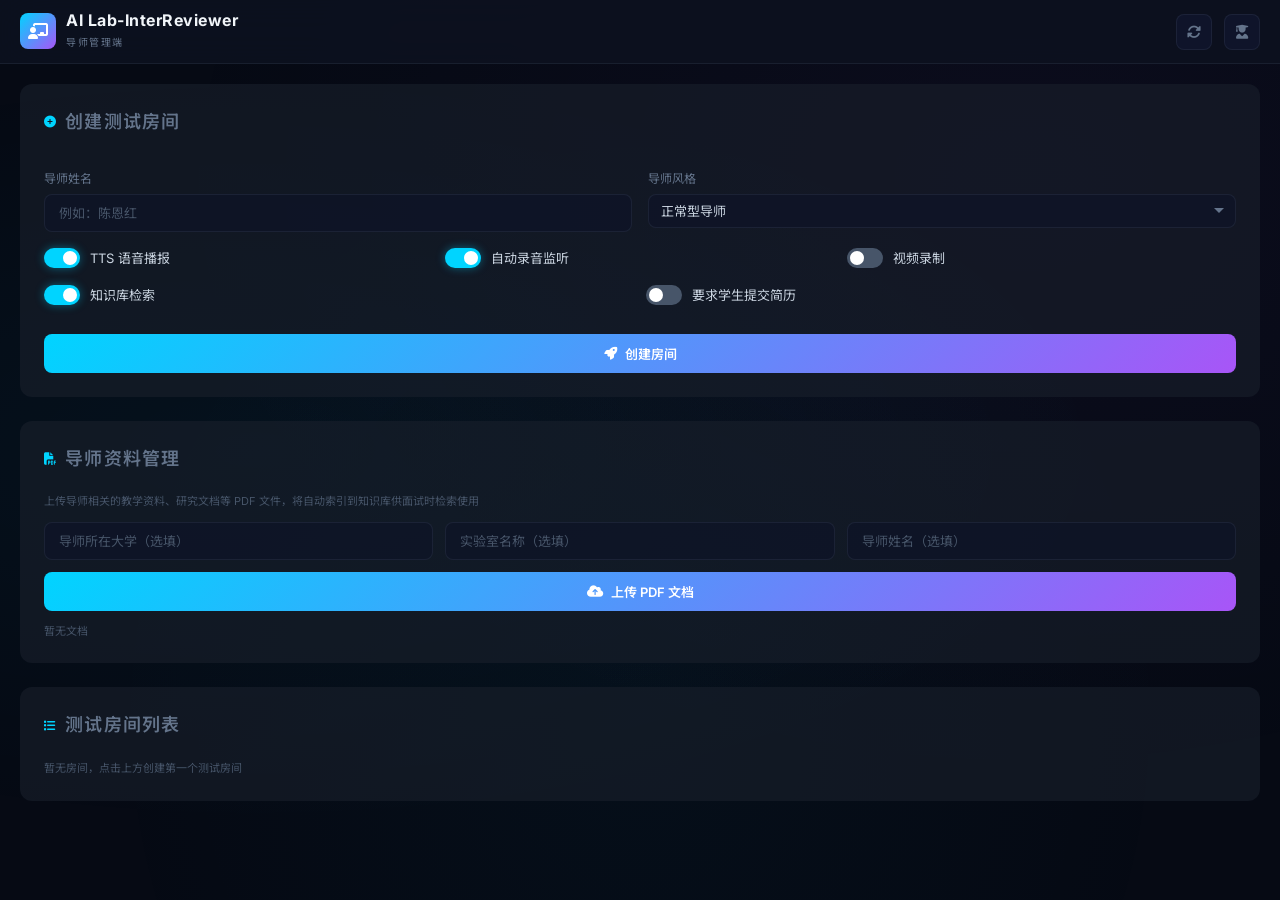
==== commit c818364c: "添加了导师端添加RAG文档的功能" ====
--- a/static/teacher.html
+++ b/static/teacher.html
@@ -93,6 +93,36 @@
                 </button>
             </div>
 
+            <!-- 导师文档管理区域 -->
+            <div class="panel-section" style="background: rgba(26, 32, 44, 0.6); padding: 24px; border-radius: 12px; margin-bottom: 24px;">
+                <div class="panel-section-title" style="font-size: 18px; margin-bottom: 20px;">
+                    <i class="fas fa-file-pdf"></i> 导师资料管理
+                </div>
+                <p class="hint-text" style="margin-bottom: 12px;">上传导师相关的教学资料、研究文档等 PDF 文件，将自动索引到知识库供面试时检索使用</p>
+
+                <div style="display: grid; grid-template-columns: 1fr 1fr 1fr; gap: 12px; margin-bottom: 12px;">
+                    <input type="text" id="doc-advisor-school" placeholder="导师所在大学（选填）" class="cyber-input">
+                    <input type="text" id="doc-advisor-lab" placeholder="实验室名称（选填）" class="cyber-input">
+                    <input type="text" id="doc-advisor-name" placeholder="导师姓名（选填）" class="cyber-input">
+                </div>
+
+                <input type="file" id="advisor-doc-input" accept=".pdf" style="display: none;">
+                <button class="cyber-btn cyber-btn-accent full-width" id="advisor-doc-upload-btn">
+                    <i class="fas fa-cloud-upload-alt"></i> 上传 PDF 文档
+                </button>
+
+                <div id="advisor-doc-progress" style="display:none; margin-top:12px;">
+                    <div class="progress-track" style="height: 4px; background: rgba(255,255,255,0.1); border-radius: 2px; overflow: hidden;">
+                        <div id="advisor-doc-progress-fill" style="height: 100%; background: linear-gradient(90deg, #667eea 0%, #764ba2 100%); width: 0%; transition: width 0.3s;"></div>
+                    </div>
+                    <p class="hint-text" id="advisor-doc-progress-text" style="margin-top: 6px;">正在上传...</p>
+                </div>
+
+                <div id="advisor-docs-list" style="margin-top: 12px;">
+                    <p class="hint-text">暂无文档</p>
+                </div>
+            </div>
+
             <!-- 房间列表区域 -->
             <div class="panel-section" style="background: rgba(26, 32, 44, 0.6); padding: 24px; border-radius: 12px;">
                 <div class="panel-section-title" style="font-size: 18px; margin-bottom: 20px;">
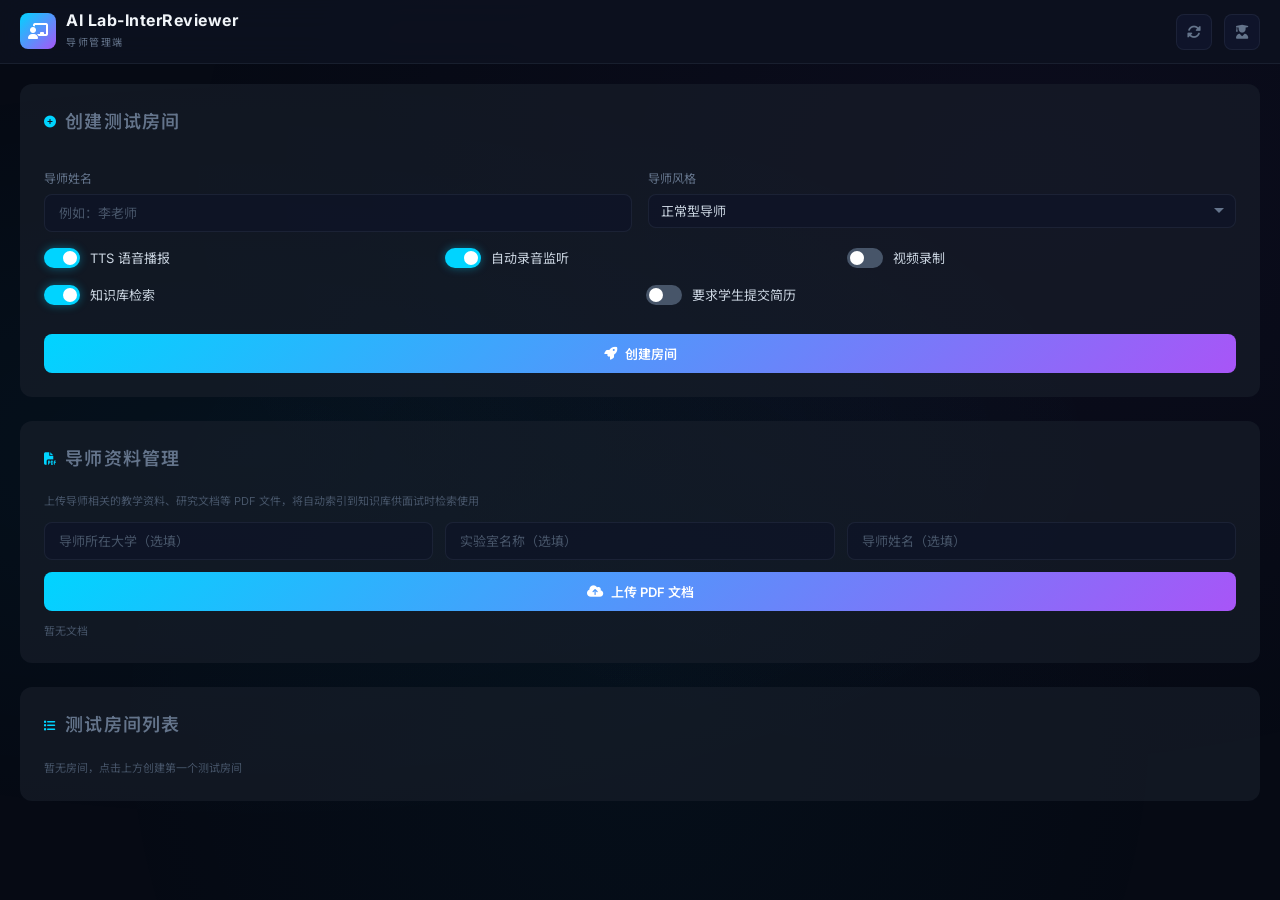
==== commit 05748db3: "修改了预填信息以保护隐私" ====
--- a/static/teacher.html
+++ b/static/teacher.html
@@ -34,7 +34,7 @@
         </header>
 
         <!-- 主体区域 -->
-        <div class="command-body" style="display: flex; flex-direction: column; padding: 20px;">
+        <div class="command-body" style="display: flex; flex-direction: column; padding: 20px; overflow-y: auto;">
 
             <!-- 创建房间区域 -->
             <div class="panel-section" style="background: rgba(26, 32, 44, 0.6); padding: 24px; border-radius: 12px; margin-bottom: 24px;">
@@ -45,7 +45,7 @@
                 <div style="display: grid; grid-template-columns: 1fr 1fr; gap: 16px; margin-bottom: 16px;">
                     <div>
                         <label class="field-label">导师姓名</label>
-                        <input type="text" id="teacher-name" placeholder="例如：陈恩红" class="cyber-input">
+                        <input type="text" id="teacher-name" placeholder="例如：李老师" class="cyber-input">
                     </div>
                     <div>
                         <label class="field-label">导师风格</label>
--- a/static/css/style.css
+++ b/static/css/style.css
@@ -2327,13 +2327,15 @@
     inset: 0;
     z-index: 9999;
     display: flex;
-    align-items: center;
+    align-items: flex-start;
     justify-content: center;
     background: var(--bg-deep);
     background-image: 
         radial-gradient(ellipse at 30% 40%, rgba(0, 212, 255, 0.08) 0%, transparent 50%),
         radial-gradient(ellipse at 70% 60%, rgba(168, 85, 247, 0.08) 0%, transparent 50%);
     animation: modeSelectorFadeIn 0.5s ease-out;
+    overflow-y: auto;
+    padding: 40px 0;
 }
 
 .mode-selector-overlay.hidden {
@@ -2350,6 +2352,7 @@
     width: 90%;
     padding: 40px;
     text-align: center;
+    margin: auto 0;
 }
 
 .mode-selector-header {
